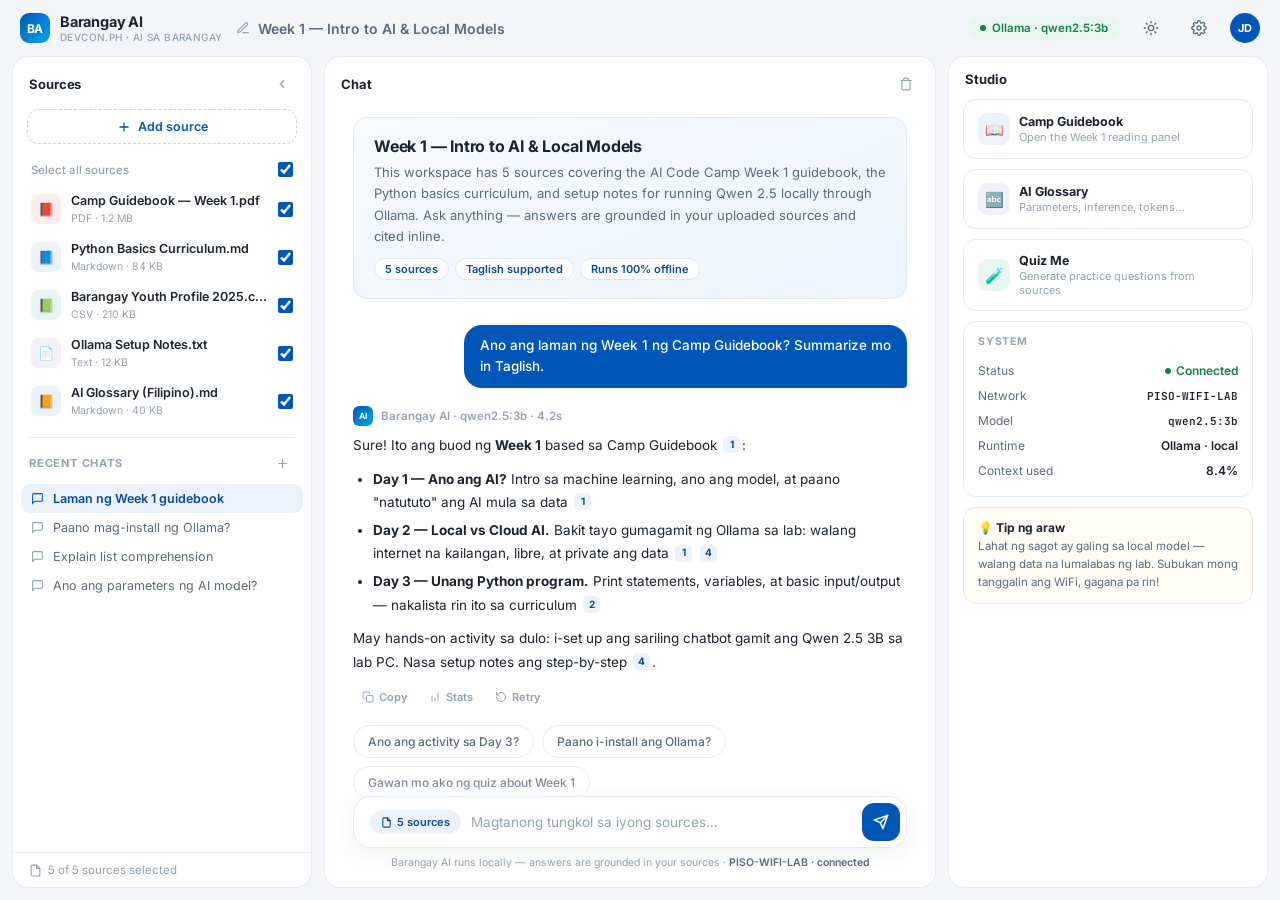
==== design-studies/study-1-tripanel.html @ 240e13ae "design: add NotebookLM-inspired layout studies (round 2) Three static mockups exploring sources + hi" ====
<!DOCTYPE html>
<html lang="en">
<head>
<meta charset="UTF-8">
<meta name="viewport" content="width=device-width, initial-scale=1.0">
<title>Study 1 · Tri-Panel — Barangay AI</title>
<link rel="preconnect" href="https://fonts.googleapis.com">
<link href="https://fonts.googleapis.com/css2?family=Inter:wght@400;500;600;700&family=JetBrains+Mono:wght@400;500&display=swap" rel="stylesheet">
<style>
  :root {
    --accent: #0057B8;
    --accent-soft: #EBF2FC;
    --accent-ink: #0B4A96;
    --bg: #F3F5F9;
    --panel: #FFFFFF;
    --ink: #1B2430;
    --ink-2: #5A6B80;
    --ink-3: #93A2B5;
    --line: #E6EAF1;
    --green: #14804A;
    --green-soft: #E7F6EE;
    --radius: 16px;
    --font: 'Inter', sans-serif;
    --mono: 'JetBrains Mono', monospace;
  }
  * { box-sizing: border-box; margin: 0; padding: 0; }
  html, body { height: 100%; }
  body {
    font-family: var(--font);
    background: var(--bg);
    color: var(--ink);
    display: flex;
    flex-direction: column;
    overflow: hidden;
    font-size: 14px;
  }

  /* ── TOP BAR ─────────────────────────────── */
  .topbar {
    height: 56px;
    display: flex;
    align-items: center;
    gap: 14px;
    padding: 0 20px;
    flex-shrink: 0;
  }
  .logo {
    display: flex; align-items: center; gap: 10px;
    font-weight: 700; font-size: 14.5px; letter-spacing: -0.2px;
  }
  .logo-mark {
    width: 30px; height: 30px; border-radius: 9px;
    background: linear-gradient(135deg, #0057B8, #00A8E8);
    color: #fff; display: flex; align-items: center; justify-content: center;
    font-size: 12px; font-weight: 700;
  }
  .logo small { display:block; font-size: 10px; font-weight: 500; color: var(--ink-3); letter-spacing: 0.4px; margin-top: 1px; }
  .notebook-title {
    flex: 1;
    display: flex; align-items: center; gap: 8px;
    font-size: 14px; font-weight: 600; color: var(--ink-2);
    min-width: 0;
  }
  .notebook-title span { white-space: nowrap; overflow: hidden; text-overflow: ellipsis; }
  .notebook-title svg { flex-shrink: 0; color: var(--ink-3); }
  .top-status {
    display: flex; align-items: center; gap: 6px;
    background: var(--green-soft); color: var(--green);
    font-size: 11.5px; font-weight: 600;
    padding: 5px 12px; border-radius: 100px;
  }
  .top-status .dot { width: 6px; height: 6px; border-radius: 50%; background: var(--green); }
  .top-btn {
    width: 34px; height: 34px; border-radius: 10px;
    border: none; background: transparent; color: var(--ink-2);
    display: flex; align-items: center; justify-content: center; cursor: pointer;
  }
  .top-btn:hover { background: #E9EDF4; }
  .avatar-sm {
    width: 30px; height: 30px; border-radius: 50%;
    background: var(--accent); color: #fff;
    display: flex; align-items: center; justify-content: center;
    font-size: 11px; font-weight: 700;
  }

  /* ── WORKSPACE: 3 panels ─────────────────── */
  .workspace {
    flex: 1;
    display: grid;
    grid-template-columns: 300px 1fr 320px;
    gap: 12px;
    padding: 0 12px 12px;
    min-height: 0;
  }
  .panel {
    background: var(--panel);
    border: 1px solid var(--line);
    border-radius: var(--radius);
    display: flex;
    flex-direction: column;
    min-height: 0;
    overflow: hidden;
  }
  .panel-head {
    display: flex; align-items: center; gap: 8px;
    padding: 14px 16px 12px;
    font-size: 13px; font-weight: 700; letter-spacing: -0.1px;
    flex-shrink: 0;
  }
  .panel-head .spacer { flex: 1; }
  .mini-btn {
    width: 26px; height: 26px; border-radius: 8px;
    border: none; background: transparent; color: var(--ink-3);
    display: flex; align-items: center; justify-content: center; cursor: pointer;
  }
  .mini-btn:hover { background: #EFF2F7; color: var(--ink); }

  /* ── LEFT: SOURCES + CHATS ───────────────── */
  .left { display: flex; flex-direction: column; }

  .add-source-btn {
    margin: 0 14px 12px;
    display: flex; align-items: center; justify-content: center; gap: 7px;
    padding: 9px;
    border: 1px dashed #C6D2E2;
    border-radius: 12px;
    background: transparent;
    color: var(--accent);
    font-family: var(--font);
    font-size: 12.5px; font-weight: 600;
    cursor: pointer;
    transition: all 0.15s;
  }
  .add-source-btn:hover { background: var(--accent-soft); border-color: var(--accent); }

  .select-all-row {
    display: flex; align-items: center; gap: 9px;
    padding: 6px 18px 8px;
    font-size: 11.5px; color: var(--ink-3); font-weight: 500;
  }
  .select-all-row label { flex: 1; cursor: pointer; }

  .source-list { overflow-y: auto; padding: 0 8px; }
  .source-item {
    display: flex; align-items: center; gap: 10px;
    padding: 8px 10px;
    border-radius: 10px;
    cursor: pointer;
    transition: background 0.12s;
  }
  .source-item:hover { background: #F4F7FB; }
  .source-icon {
    width: 30px; height: 30px; border-radius: 8px;
    display: flex; align-items: center; justify-content: center;
    font-size: 13px; flex-shrink: 0;
  }
  .si-pdf  { background: #FDECEC; }
  .si-md   { background: #EBF2FC; }
  .si-csv  { background: #E7F6EE; }
  .si-txt  { background: #F3F0FA; }
  .source-name { flex: 1; min-width: 0; }
  .source-name b { display: block; font-size: 12.5px; font-weight: 600; white-space: nowrap; overflow: hidden; text-overflow: ellipsis; }
  .source-name i { font-style: normal; font-size: 10.5px; color: var(--ink-3); }
  input[type="checkbox"] {
    width: 15px; height: 15px; accent-color: var(--accent);
    cursor: pointer; flex-shrink: 0;
  }

  .left-divider {
    margin: 12px 16px 0;
    border-top: 1px solid var(--line);
    padding-top: 12px;
    display: flex; align-items: center; gap: 8px;
    font-size: 11px; font-weight: 700; color: var(--ink-3);
    text-transform: uppercase; letter-spacing: 0.8px;
  }
  .left-divider .spacer { flex: 1; }
  .chat-list { flex: 1; overflow-y: auto; padding: 8px; min-height: 90px; }
  .chat-item {
    display: flex; align-items: center; gap: 9px;
    padding: 7px 10px;
    border-radius: 9px;
    font-size: 12.5px; color: var(--ink-2);
    cursor: pointer;
    white-space: nowrap;
  }
  .chat-item span { overflow: hidden; text-overflow: ellipsis; }
  .chat-item svg { flex-shrink: 0; color: var(--ink-3); }
  .chat-item:hover { background: #F4F7FB; }
  .chat-item.active { background: var(--accent-soft); color: var(--accent-ink); font-weight: 600; }
  .chat-item.active svg { color: var(--accent); }

  .source-count-foot {
    padding: 10px 16px;
    border-top: 1px solid var(--line);
    font-size: 11.5px; color: var(--ink-3);
    display: flex; align-items: center; gap: 6px;
    flex-shrink: 0;
  }

  /* ── CENTER: CHAT ────────────────────────── */
  .center { position: relative; }
  .chat-scroll {
    flex: 1; overflow-y: auto;
    padding: 8px 28px 140px;
  }
  .chat-scroll::-webkit-scrollbar { width: 5px; }
  .chat-scroll::-webkit-scrollbar-thumb { background: #D8DFE9; border-radius: 3px; }
  .chat-inner { max-width: 720px; margin: 0 auto; }

  .overview-card {
    background: linear-gradient(160deg, #F7FAFF, #EEF4FC);
    border: 1px solid #DFE9F6;
    border-radius: 14px;
    padding: 18px 20px;
    margin-bottom: 26px;
  }
  .overview-card h2 { font-size: 16px; font-weight: 700; letter-spacing: -0.2px; margin-bottom: 6px; }
  .overview-card p { font-size: 13px; line-height: 1.65; color: var(--ink-2); }
  .overview-meta { margin-top: 10px; display: flex; gap: 6px; flex-wrap: wrap; }
  .meta-chip {
    font-size: 11px; font-weight: 600; color: var(--accent-ink);
    background: #fff; border: 1px solid #DFE9F6;
    padding: 3px 10px; border-radius: 100px;
  }

  .msg-user {
    display: flex; justify-content: flex-end; margin: 18px 0;
  }
  .msg-user .bubble {
    background: var(--accent); color: #fff;
    padding: 10px 16px; border-radius: 18px 18px 4px 18px;
    max-width: 80%; font-size: 13.5px; line-height: 1.6; font-weight: 500;
  }
  .msg-ai { margin: 18px 0 6px; }
  .msg-ai-head {
    display: flex; align-items: center; gap: 8px;
    font-size: 11.5px; font-weight: 600; color: var(--ink-3);
    margin-bottom: 8px;
  }
  .msg-ai-head .ai-dot {
    width: 20px; height: 20px; border-radius: 6px;
    background: linear-gradient(135deg, #0057B8, #00A8E8);
    display: flex; align-items: center; justify-content: center;
    color: #fff; font-size: 8.5px; font-weight: 700;
  }
  .msg-ai-body {
    font-size: 13.5px; line-height: 1.75; color: var(--ink);
  }
  .msg-ai-body p { margin: 0 0 10px; }
  .msg-ai-body ul { margin: 4px 0 10px 20px; }
  .msg-ai-body li { margin: 4px 0; }
  .cite {
    display: inline-flex; align-items: center; justify-content: center;
    min-width: 17px; height: 17px; padding: 0 4px;
    background: var(--accent-soft); color: var(--accent-ink);
    border-radius: 5px; font-size: 10px; font-weight: 700;
    vertical-align: 2px; margin: 0 2px; cursor: pointer;
  }
  .cite:hover { background: var(--accent); color: #fff; }
  .msg-actions {
    display: flex; gap: 4px; margin-top: 10px;
  }
  .msg-action {
    display: flex; align-items: center; gap: 5px;
    border: none; background: transparent; color: var(--ink-3);
    font-family: var(--font); font-size: 11px; font-weight: 600;
    padding: 5px 9px; border-radius: 8px; cursor: pointer;
  }
  .msg-action:hover { background: #F0F3F8; color: var(--ink-2); }

  .followups { display: flex; gap: 8px; flex-wrap: wrap; margin-top: 16px; }
  .followup {
    border: 1px solid var(--line); background: #fff;
    color: var(--ink-2); font-family: var(--font);
    font-size: 12px; font-weight: 500;
    padding: 8px 14px; border-radius: 100px; cursor: pointer;
    transition: all 0.15s;
  }
  .followup:hover { border-color: var(--accent); color: var(--accent); background: var(--accent-soft); }

  /* composer */
  .composer-wrap {
    position: absolute; left: 0; right: 0; bottom: 0;
    padding: 24px 28px 18px;
    background: linear-gradient(to top, #fff 55%, transparent);
    display: flex; flex-direction: column; align-items: center; gap: 8px;
  }
  .composer {
    width: 100%; max-width: 720px;
    background: #fff;
    border: 1.5px solid var(--line);
    border-radius: 18px;
    box-shadow: 0 6px 24px rgba(27,36,48,0.07);
    padding: 6px 6px 6px 16px;
    display: flex; align-items: center; gap: 10px;
    transition: border-color 0.15s;
  }
  .composer:focus-within { border-color: var(--accent); }
  .composer input {
    flex: 1; border: none; outline: none;
    font-family: var(--font); font-size: 13.5px; color: var(--ink);
    background: transparent; padding: 10px 0;
  }
  .composer input::placeholder { color: var(--ink-3); }
  .composer-src-chip {
    display: flex; align-items: center; gap: 5px;
    font-size: 11px; font-weight: 600; color: var(--accent-ink);
    background: var(--accent-soft); border-radius: 100px;
    padding: 5px 11px; white-space: nowrap; cursor: pointer;
  }
  .send-btn {
    width: 38px; height: 38px; border-radius: 12px;
    border: none; background: var(--accent); color: #fff;
    display: flex; align-items: center; justify-content: center;
    cursor: pointer; flex-shrink: 0;
  }
  .send-btn:hover { background: var(--accent-ink); }
  .composer-foot { font-size: 10.5px; color: var(--ink-3); }
  .composer-foot b { font-weight: 600; color: var(--ink-2); }

  /* ── RIGHT: STUDIO ───────────────────────── */
  .studio-scroll { flex: 1; overflow-y: auto; padding: 0 14px 14px; display: flex; flex-direction: column; gap: 10px; }
  .studio-card {
    border: 1px solid var(--line); border-radius: 13px;
    padding: 13px 14px;
    cursor: pointer;
    transition: border-color 0.15s, background 0.15s;
  }
  .studio-card:hover { border-color: #C9D6E8; background: #FAFBFD; }
  .studio-card-top { display: flex; align-items: center; gap: 9px; }
  .studio-icon {
    width: 32px; height: 32px; border-radius: 9px;
    display: flex; align-items: center; justify-content: center; font-size: 15px;
    flex-shrink: 0;
  }
  .studio-card b { font-size: 12.5px; font-weight: 700; display: block; }
  .studio-card i { font-style: normal; font-size: 11px; color: var(--ink-3); display: block; margin-top: 1px; }

  .sys-card {
    border: 1px solid var(--line); border-radius: 13px; padding: 13px 14px;
  }
  .sys-card h4 {
    font-size: 10.5px; font-weight: 700; color: var(--ink-3);
    text-transform: uppercase; letter-spacing: 0.8px; margin-bottom: 10px;
  }
  .sys-row {
    display: flex; align-items: center; justify-content: space-between;
    font-size: 12px; padding: 5px 0; color: var(--ink-2);
  }
  .sys-row b { font-weight: 600; color: var(--ink); font-size: 12px; }
  .sys-row .mono { font-family: var(--mono); font-size: 11px; }
  .sys-ok { color: var(--green); display: flex; align-items: center; gap: 5px; font-weight: 600; }
  .sys-ok .dot { width: 6px; height: 6px; border-radius: 50%; background: var(--green); }

  .note-card {
    border: 1px solid var(--line); border-radius: 13px; padding: 12px 14px;
    background: #FFFDF5; border-color: #F0E9D2;
  }
  .note-card b { font-size: 12px; font-weight: 700; display: block; margin-bottom: 3px; }
  .note-card p { font-size: 11.5px; color: var(--ink-2); line-height: 1.55; }

  @media (max-width: 1100px) { .workspace { grid-template-columns: 280px 1fr; } .right { display: none; } }
  @media (max-width: 760px)  { .workspace { grid-template-columns: 1fr; } .left { display: none; } }
</style>
</head>
<body>

  <!-- TOP BAR -->
  <div class="topbar">
    <div class="logo">
      <div class="logo-mark">BA</div>
      <div>
        Barangay AI
        <small>DEVCON.PH · AI SA BARANGAY</small>
      </div>
    </div>
    <div class="notebook-title">
      <svg width="14" height="14" viewBox="0 0 24 24" fill="none" stroke="currentColor" stroke-width="2" stroke-linecap="round"><path d="M12 20h9"/><path d="M16.5 3.5a2.1 2.1 0 0 1 3 3L7 19l-4 1 1-4Z"/></svg>
      <span>Week 1 — Intro to AI &amp; Local Models</span>
    </div>
    <div class="top-status"><span class="dot"></span> Ollama · qwen2.5:3b</div>
    <button class="top-btn" title="Theme">
      <svg width="16" height="16" viewBox="0 0 24 24" fill="none" stroke="currentColor" stroke-width="2" stroke-linecap="round"><circle cx="12" cy="12" r="4"/><path d="M12 2v2m0 16v2M4.9 4.9l1.4 1.4m11.4 11.4 1.4 1.4M2 12h2m16 0h2M4.9 19.1l1.4-1.4M17.7 6.3l1.4-1.4"/></svg>
    </button>
    <button class="top-btn" title="Settings">
      <svg width="16" height="16" viewBox="0 0 24 24" fill="none" stroke="currentColor" stroke-width="2" stroke-linecap="round"><circle cx="12" cy="12" r="3"/><path d="M19.4 15a1.65 1.65 0 0 0 .33 1.82l.06.06a2 2 0 1 1-2.83 2.83l-.06-.06a1.65 1.65 0 0 0-1.82-.33 1.65 1.65 0 0 0-1 1.51V21a2 2 0 1 1-4 0v-.09A1.65 1.65 0 0 0 9 19.4a1.65 1.65 0 0 0-1.82.33l-.06.06a2 2 0 1 1-2.83-2.83l.06-.06a1.65 1.65 0 0 0 .33-1.82 1.65 1.65 0 0 0-1.51-1H3a2 2 0 1 1 0-4h.09A1.65 1.65 0 0 0 4.6 9a1.65 1.65 0 0 0-.33-1.82l-.06-.06a2 2 0 1 1 2.83-2.83l.06.06a1.65 1.65 0 0 0 1.82.33H9a1.65 1.65 0 0 0 1-1.51V3a2 2 0 1 1 4 0v.09a1.65 1.65 0 0 0 1 1.51 1.65 1.65 0 0 0 1.82-.33l.06-.06a2 2 0 1 1 2.83 2.83l-.06.06a1.65 1.65 0 0 0-.33 1.82V9a1.65 1.65 0 0 0 1.51 1H21a2 2 0 1 1 0 4h-.09a1.65 1.65 0 0 0-1.51 1Z"/></svg>
    </button>
    <div class="avatar-sm">JD</div>
  </div>

  <div class="workspace">

    <!-- LEFT PANEL: SOURCES + CHATS -->
    <div class="panel left">
      <div class="panel-head">
        Sources
        <div class="spacer"></div>
        <button class="mini-btn" title="Collapse">
          <svg width="14" height="14" viewBox="0 0 24 24" fill="none" stroke="currentColor" stroke-width="2" stroke-linecap="round"><path d="m15 18-6-6 6-6"/></svg>
        </button>
      </div>

      <button class="add-source-btn">
        <svg width="14" height="14" viewBox="0 0 24 24" fill="none" stroke="currentColor" stroke-width="2.2" stroke-linecap="round"><path d="M12 5v14M5 12h14"/></svg>
        Add source
      </button>

      <div class="select-all-row">
        <label for="all">Select all sources</label>
        <input type="checkbox" id="all" checked>
      </div>

      <div class="source-list">
        <div class="source-item">
          <div class="source-icon si-pdf">📕</div>
          <div class="source-name"><b>Camp Guidebook — Week 1.pdf</b><i>PDF · 1.2 MB</i></div>
          <input type="checkbox" checked>
        </div>
        <div class="source-item">
          <div class="source-icon si-md">📘</div>
          <div class="source-name"><b>Python Basics Curriculum.md</b><i>Markdown · 84 KB</i></div>
          <input type="checkbox" checked>
        </div>
        <div class="source-item">
          <div class="source-icon si-csv">📗</div>
          <div class="source-name"><b>Barangay Youth Profile 2025.csv</b><i>CSV · 210 KB</i></div>
          <input type="checkbox" checked>
        </div>
        <div class="source-item">
          <div class="source-icon si-txt">📄</div>
          <div class="source-name"><b>Ollama Setup Notes.txt</b><i>Text · 12 KB</i></div>
          <input type="checkbox" checked>
        </div>
        <div class="source-item">
          <div class="source-icon si-md">📙</div>
          <div class="source-name"><b>AI Glossary (Filipino).md</b><i>Markdown · 40 KB</i></div>
          <input type="checkbox" checked>
        </div>
      </div>

      <div class="left-divider">
        Recent chats
        <div class="spacer"></div>
        <button class="mini-btn" title="New chat">
          <svg width="13" height="13" viewBox="0 0 24 24" fill="none" stroke="currentColor" stroke-width="2.2" stroke-linecap="round"><path d="M12 5v14M5 12h14"/></svg>
        </button>
      </div>
      <div class="chat-list">
        <div class="chat-item active">
          <svg width="13" height="13" viewBox="0 0 24 24" fill="none" stroke="currentColor" stroke-width="2" stroke-linecap="round"><path d="M21 15a2 2 0 0 1-2 2H7l-4 4V5a2 2 0 0 1 2-2h14a2 2 0 0 1 2 2z"/></svg>
          <span>Laman ng Week 1 guidebook</span>
        </div>
        <div class="chat-item">
          <svg width="13" height="13" viewBox="0 0 24 24" fill="none" stroke="currentColor" stroke-width="2" stroke-linecap="round"><path d="M21 15a2 2 0 0 1-2 2H7l-4 4V5a2 2 0 0 1 2-2h14a2 2 0 0 1 2 2z"/></svg>
          <span>Paano mag-install ng Ollama?</span>
        </div>
        <div class="chat-item">
          <svg width="13" height="13" viewBox="0 0 24 24" fill="none" stroke="currentColor" stroke-width="2" stroke-linecap="round"><path d="M21 15a2 2 0 0 1-2 2H7l-4 4V5a2 2 0 0 1 2-2h14a2 2 0 0 1 2 2z"/></svg>
          <span>Explain list comprehension</span>
        </div>
        <div class="chat-item">
          <svg width="13" height="13" viewBox="0 0 24 24" fill="none" stroke="currentColor" stroke-width="2" stroke-linecap="round"><path d="M21 15a2 2 0 0 1-2 2H7l-4 4V5a2 2 0 0 1 2-2h14a2 2 0 0 1 2 2z"/></svg>
          <span>Ano ang parameters ng AI model?</span>
        </div>
      </div>

      <div class="source-count-foot">
        <svg width="13" height="13" viewBox="0 0 24 24" fill="none" stroke="currentColor" stroke-width="2" stroke-linecap="round"><path d="M14 2H6a2 2 0 0 0-2 2v16a2 2 0 0 0 2 2h12a2 2 0 0 0 2-2V8z"/><path d="M14 2v6h6"/></svg>
        5 of 5 sources selected
      </div>
    </div>

    <!-- CENTER PANEL: CHAT -->
    <div class="panel center">
      <div class="panel-head">
        Chat
        <div class="spacer"></div>
        <button class="mini-btn" title="Clear chat">
          <svg width="14" height="14" viewBox="0 0 24 24" fill="none" stroke="currentColor" stroke-width="2" stroke-linecap="round"><path d="M3 6h18M8 6V4a2 2 0 0 1 2-2h4a2 2 0 0 1 2 2v2m3 0v14a2 2 0 0 1-2 2H7a2 2 0 0 1-2-2V6"/></svg>
        </button>
      </div>

      <div class="chat-scroll">
        <div class="chat-inner">

          <div class="overview-card">
            <h2>Week 1 — Intro to AI &amp; Local Models</h2>
            <p>This workspace has 5 sources covering the AI Code Camp Week 1 guidebook, the Python basics curriculum, and setup notes for running Qwen 2.5 locally through Ollama. Ask anything — answers are grounded in your uploaded sources and cited inline.</p>
            <div class="overview-meta">
              <span class="meta-chip">5 sources</span>
              <span class="meta-chip">Taglish supported</span>
              <span class="meta-chip">Runs 100% offline</span>
            </div>
          </div>

          <div class="msg-user">
            <div class="bubble">Ano ang laman ng Week 1 ng Camp Guidebook? Summarize mo in Taglish.</div>
          </div>

          <div class="msg-ai">
            <div class="msg-ai-head"><div class="ai-dot">AI</div> Barangay AI · qwen2.5:3b · 4.2s</div>
            <div class="msg-ai-body">
              <p>Sure! Ito ang buod ng <strong>Week 1</strong> based sa Camp Guidebook <span class="cite">1</span>:</p>
              <ul>
                <li><strong>Day 1 — Ano ang AI?</strong> Intro sa machine learning, ano ang model, at paano "natututo" ang AI mula sa data <span class="cite">1</span></li>
                <li><strong>Day 2 — Local vs Cloud AI.</strong> Bakit tayo gumagamit ng Ollama sa lab: walang internet na kailangan, libre, at private ang data <span class="cite">1</span> <span class="cite">4</span></li>
                <li><strong>Day 3 — Unang Python program.</strong> Print statements, variables, at basic input/output — nakalista rin ito sa curriculum <span class="cite">2</span></li>
              </ul>
              <p>May hands-on activity sa dulo: i-set up ang sariling chatbot gamit ang Qwen 2.5 3B sa lab PC. Nasa setup notes ang step-by-step <span class="cite">4</span>.</p>
            </div>
            <div class="msg-actions">
              <button class="msg-action">
                <svg width="12" height="12" viewBox="0 0 24 24" fill="none" stroke="currentColor" stroke-width="2" stroke-linecap="round"><rect x="9" y="9" width="13" height="13" rx="2"/><path d="M5 15H4a2 2 0 0 1-2-2V4a2 2 0 0 1 2-2h9a2 2 0 0 1 2 2v1"/></svg>
                Copy
              </button>
              <button class="msg-action">
                <svg width="12" height="12" viewBox="0 0 24 24" fill="none" stroke="currentColor" stroke-width="2" stroke-linecap="round"><path d="M12 20v-6M6 20V10M18 20V4"/></svg>
                Stats
              </button>
              <button class="msg-action">
                <svg width="12" height="12" viewBox="0 0 24 24" fill="none" stroke="currentColor" stroke-width="2" stroke-linecap="round"><path d="M3 12a9 9 0 1 0 9-9 9.75 9.75 0 0 0-6.74 2.74L3 8"/><path d="M3 3v5h5"/></svg>
                Retry
              </button>
            </div>
            <div class="followups">
              <button class="followup">Ano ang activity sa Day 3?</button>
              <button class="followup">Paano i-install ang Ollama?</button>
              <button class="followup">Gawan mo ako ng quiz about Week 1</button>
            </div>
          </div>

        </div>
      </div>

      <div class="composer-wrap">
        <div class="composer">
          <div class="composer-src-chip">
            <svg width="11" height="11" viewBox="0 0 24 24" fill="none" stroke="currentColor" stroke-width="2.4" stroke-linecap="round"><path d="M14 2H6a2 2 0 0 0-2 2v16a2 2 0 0 0 2 2h12a2 2 0 0 0 2-2V8z"/><path d="M14 2v6h6"/></svg>
            5 sources
          </div>
          <input type="text" placeholder="Magtanong tungkol sa iyong sources…">
          <button class="send-btn">
            <svg width="16" height="16" viewBox="0 0 24 24" fill="none" stroke="currentColor" stroke-width="2.2" stroke-linecap="round" stroke-linejoin="round"><path d="m22 2-7 20-4-9-9-4Z"/><path d="M22 2 11 13"/></svg>
          </button>
        </div>
        <div class="composer-foot">Barangay AI runs locally — answers are grounded in your sources · <b>PISO-WIFI-LAB · connected</b></div>
      </div>
    </div>

    <!-- RIGHT PANEL: STUDIO -->
    <div class="panel right">
      <div class="panel-head">Studio</div>
      <div class="studio-scroll">

        <div class="studio-card">
          <div class="studio-card-top">
            <div class="studio-icon" style="background:#EBF2FC">📖</div>
            <div>
              <b>Camp Guidebook</b>
              <i>Open the Week 1 reading panel</i>
            </div>
          </div>
        </div>

        <div class="studio-card">
          <div class="studio-card-top">
            <div class="studio-icon" style="background:#F3F0FA">🔤</div>
            <div>
              <b>AI Glossary</b>
              <i>Parameters, inference, tokens…</i>
            </div>
          </div>
        </div>

        <div class="studio-card">
          <div class="studio-card-top">
            <div class="studio-icon" style="background:#E7F6EE">🧪</div>
            <div>
              <b>Quiz Me</b>
              <i>Generate practice questions from sources</i>
            </div>
          </div>
        </div>

        <div class="sys-card">
          <h4>System</h4>
          <div class="sys-row"><span>Status</span><span class="sys-ok"><span class="dot"></span>Connected</span></div>
          <div class="sys-row"><span>Network</span><b class="mono">PISO-WIFI-LAB</b></div>
          <div class="sys-row"><span>Model</span><b class="mono">qwen2.5:3b</b></div>
          <div class="sys-row"><span>Runtime</span><b>Ollama · local</b></div>
          <div class="sys-row"><span>Context used</span><b>8.4%</b></div>
        </div>

        <div class="note-card">
          <b>💡 Tip ng araw</b>
          <p>Lahat ng sagot ay galing sa local model — walang data na lumalabas ng lab. Subukan mong tanggalin ang WiFi, gagana pa rin!</p>
        </div>

      </div>
    </div>

  </div>

</body>
</html>
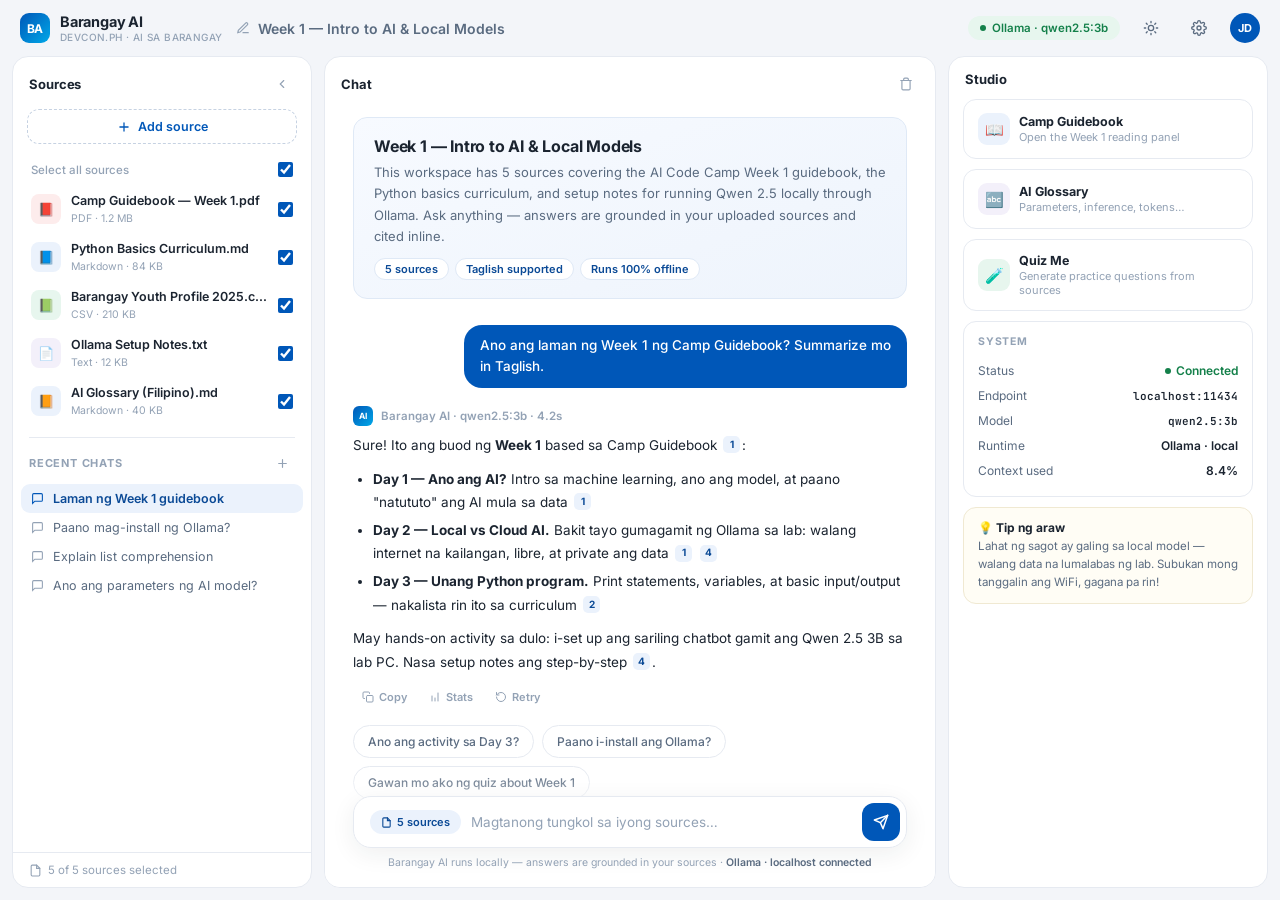
==== commit 70070c1d: "design: replace made-up PISO-WIFI-LAB SSID with real Ollama localhost status Co-Authored-By: Claude " ====
--- a/design-studies/study-1-tripanel.html
+++ b/design-studies/study-1-tripanel.html
@@ -544,7 +544,7 @@
             <svg width="16" height="16" viewBox="0 0 24 24" fill="none" stroke="currentColor" stroke-width="2.2" stroke-linecap="round" stroke-linejoin="round"><path d="m22 2-7 20-4-9-9-4Z"/><path d="M22 2 11 13"/></svg>
           </button>
         </div>
-        <div class="composer-foot">Barangay AI runs locally — answers are grounded in your sources · <b>PISO-WIFI-LAB · connected</b></div>
+        <div class="composer-foot">Barangay AI runs locally — answers are grounded in your sources · <b>Ollama · localhost connected</b></div>
       </div>
     </div>
 
@@ -586,7 +586,7 @@
         <div class="sys-card">
           <h4>System</h4>
           <div class="sys-row"><span>Status</span><span class="sys-ok"><span class="dot"></span>Connected</span></div>
-          <div class="sys-row"><span>Network</span><b class="mono">PISO-WIFI-LAB</b></div>
+          <div class="sys-row"><span>Endpoint</span><b class="mono">localhost:11434</b></div>
           <div class="sys-row"><span>Model</span><b class="mono">qwen2.5:3b</b></div>
           <div class="sys-row"><span>Runtime</span><b>Ollama · local</b></div>
           <div class="sys-row"><span>Context used</span><b>8.4%</b></div>
